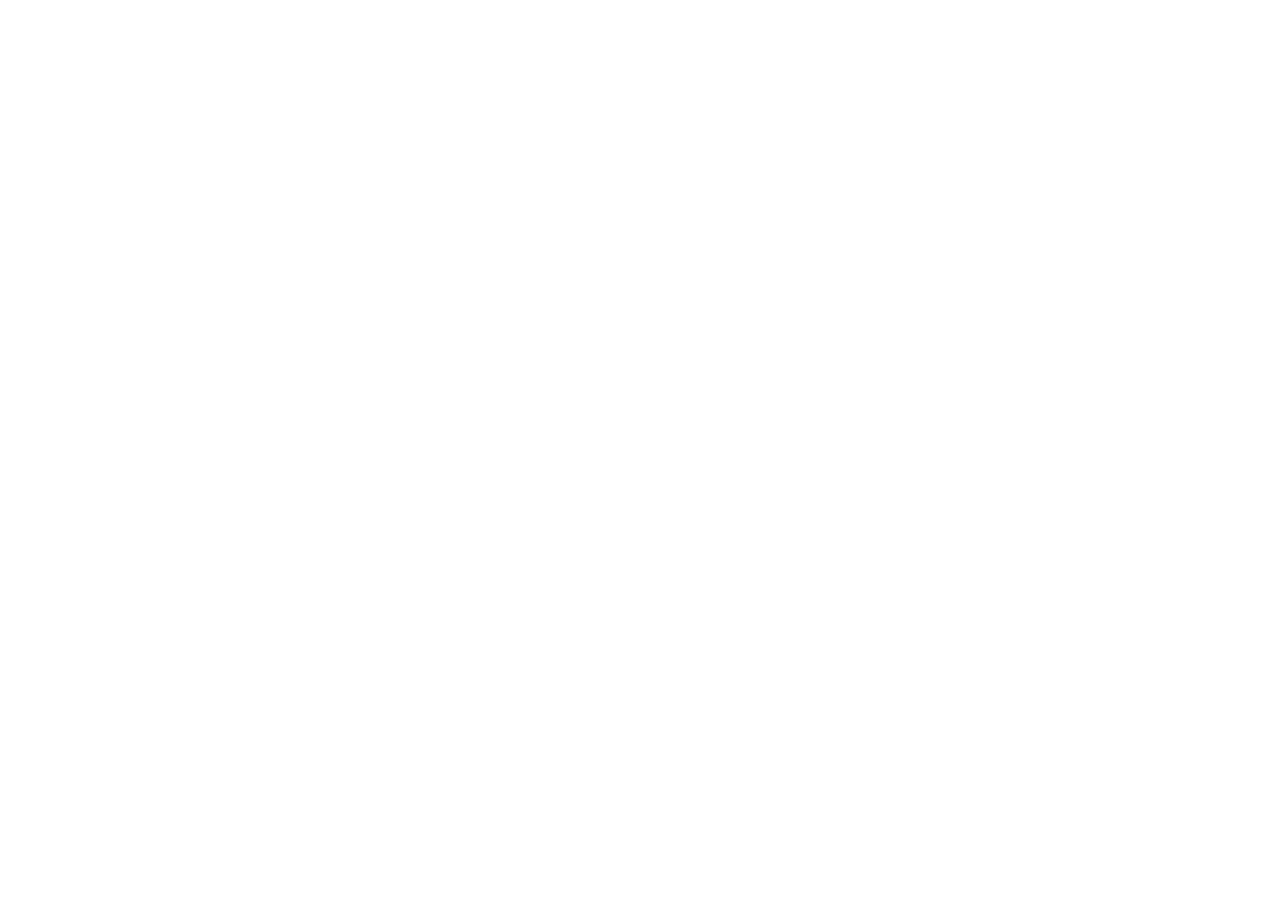
==== index.html @ 65fd6c84 "arquivos iniciais" ====
<!DOCTYPE html>
<html lang="pt-br">
<head>
    <meta charset="UTF-8">
    <meta name="viewport" content="width=device-width, initial-scale=1.0">
    <title>FOCUS</title>
    <link rel="stylesheet" href="src/style.css">
    <script src="src/main.js"></script>
</head>
<body>
    <div class="bones">

        <header>

        </header>

        <div class="main">

            <div id="hero-bg" class="hero">

            </div> <!--hero-->

            <div class="content">
                <section>
                    <!--Desenvolver aqui a lista de TO DO-->
                </section>

            
            </div> <!--content-->


        </div> <!--main-->


        <footer>
        </footer> 
    </div> <!--bones-->

</body>
</html>
---- src/style.css ----
@import url(reset.css);
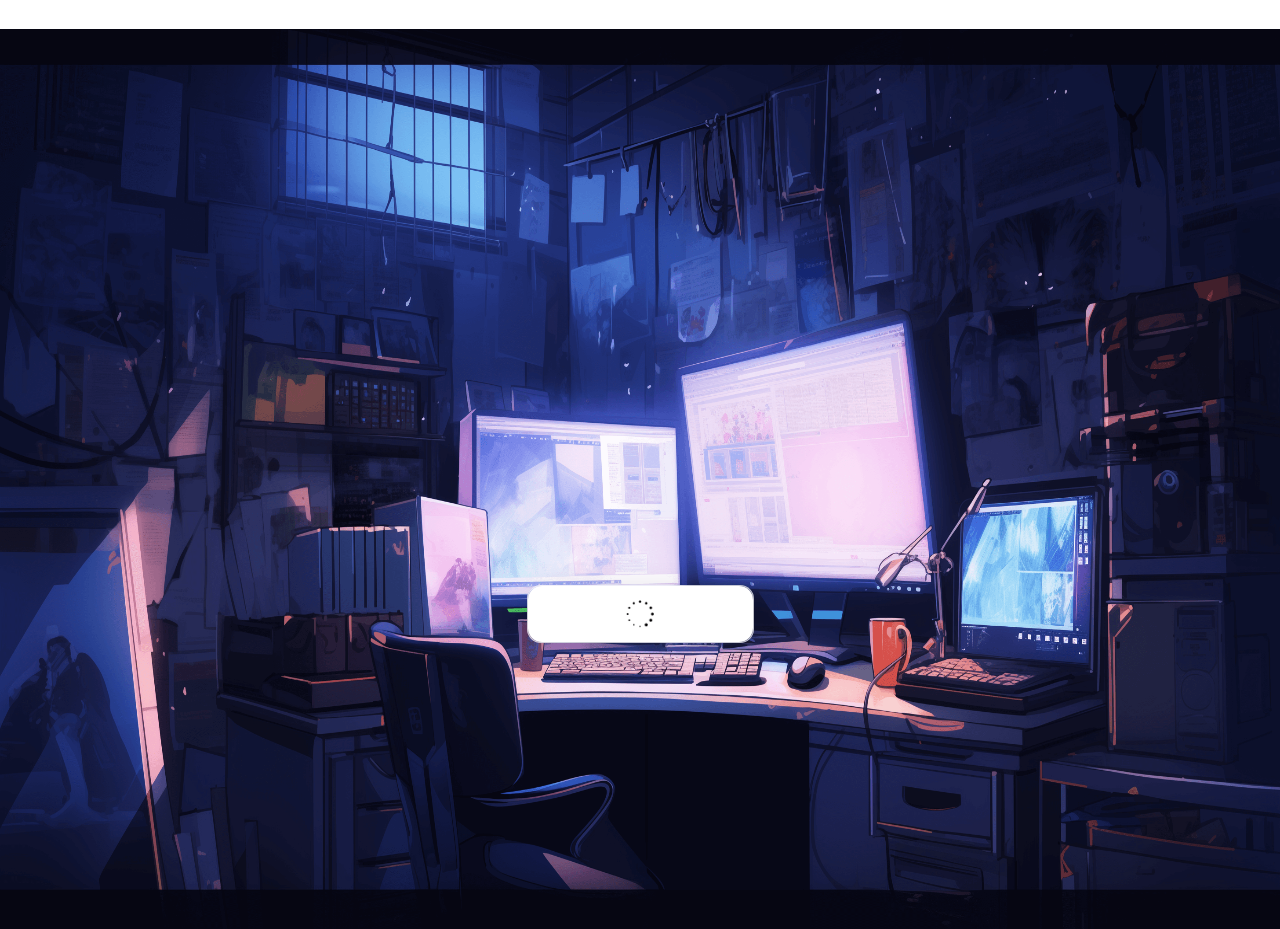
==== commit 93998c24: "Inicio do processo" ====
--- a/index.html
+++ b/index.html
@@ -4,7 +4,8 @@
     <meta charset="UTF-8">
     <meta name="viewport" content="width=device-width, initial-scale=1.0">
     <title>FOCUS</title>
-    <link rel="stylesheet" href="src/style.css">
+    <link rel="stylesheet" href="/src/style.css">
+    <link rel="stylesheet" href="https://cdnjs.cloudflare.com/ajax/libs/font-awesome/4.7.0/css/font-awesome.min.css">
     <script src="src/main.js"></script>
 </head>
 <body>
@@ -16,8 +17,31 @@
 
         <div class="main">
 
-            <div id="hero-bg" class="hero">
+            <div class="hero">
 
+                <div id="bg-hero">
+                    <img src="src/img/background-img-n3.png" alt="Imagem de background">
+                </div> <!--bg-hero-->
+                    
+                <div id="pomodoro">
+                    
+                    <div id="i-pomodoro-overlay">
+                        <img src="src/icon/Mini balls.gif" alt="gif de spinner">
+                    </div>
+
+                    <span class="btn-icon" id="fa-solid fa-gear"><i class="fa-solid fa-gear"></i></span>
+
+                    <div id="i-timer-progress"></div>
+                    <div id="i-timer-sessions"></div>
+
+                    <div id="i-timer-functions">
+
+                        <div id="i-timer-settings"></div>
+                        <div id="i-timer-buttons"></div>
+
+                    </div> <!-- #i-timer-fuctions-->
+
+                </div> <!--#pomodoro-->
             </div> <!--hero-->
 
             <div class="content">
--- a/src/style.css
+++ b/src/style.css
@@ -1 +1,76 @@
 @import url(reset.css);
+
+body{
+    font-family: Arial, Helvetica, sans-serif;
+    /*display: flex;
+    justify-content: center;
+    align-items: center;*/
+    height: 100%;
+    box-sizing: border-box;
+}
+
+.hero{
+    display: flex;
+    justify-content: center;
+    align-items: center;
+}
+
+div #bg-hero img{
+
+    background-repeat: no-repeat;
+    background-size: cover;
+    background-position: center;
+
+    
+    width: 100%;
+    height: 100%;
+
+    position: absolute;
+    transition: all 0.6s ease-in-out;
+}
+
+#pomodoro{
+
+    border-radius: 14px;
+    position: relative;
+
+    width: 100%;
+    max-width: 180px;
+
+    margin: 0 auto;
+    padding: 15px 15px 25px 30px;
+    top: 65vh;
+
+    background: rgba(255, 255, 255, 0.29);
+    box-shadow: 0 4px 30px rgba(0, 0, 0, 0.1);
+    backdrop-filter: blur(6.5px);
+    -webkit-backdrop-filter: blur(6.5px);
+    border: 1px solid rgba(255, 255, 255, 0.64);
+}
+
+#i-pomodoro-overlay{
+
+    background: #fff;
+    width: 100%;
+    height: 100%;
+    position: absolute;
+    left: 0;
+    top: 0;
+
+    border-radius: 14px;
+    z-index: 1;
+    display: flex;
+    align-items: center;
+    justify-content: center;
+    transition: all 0.3s ease-in-out;
+}
+
+body.page-loaded #i-pomodoro-overlay{
+    opacity: 0;
+    visibility: hidden;
+}
+
+#i-pomodoro-overlay img{
+    width: 28px;
+    height: 28px;
+}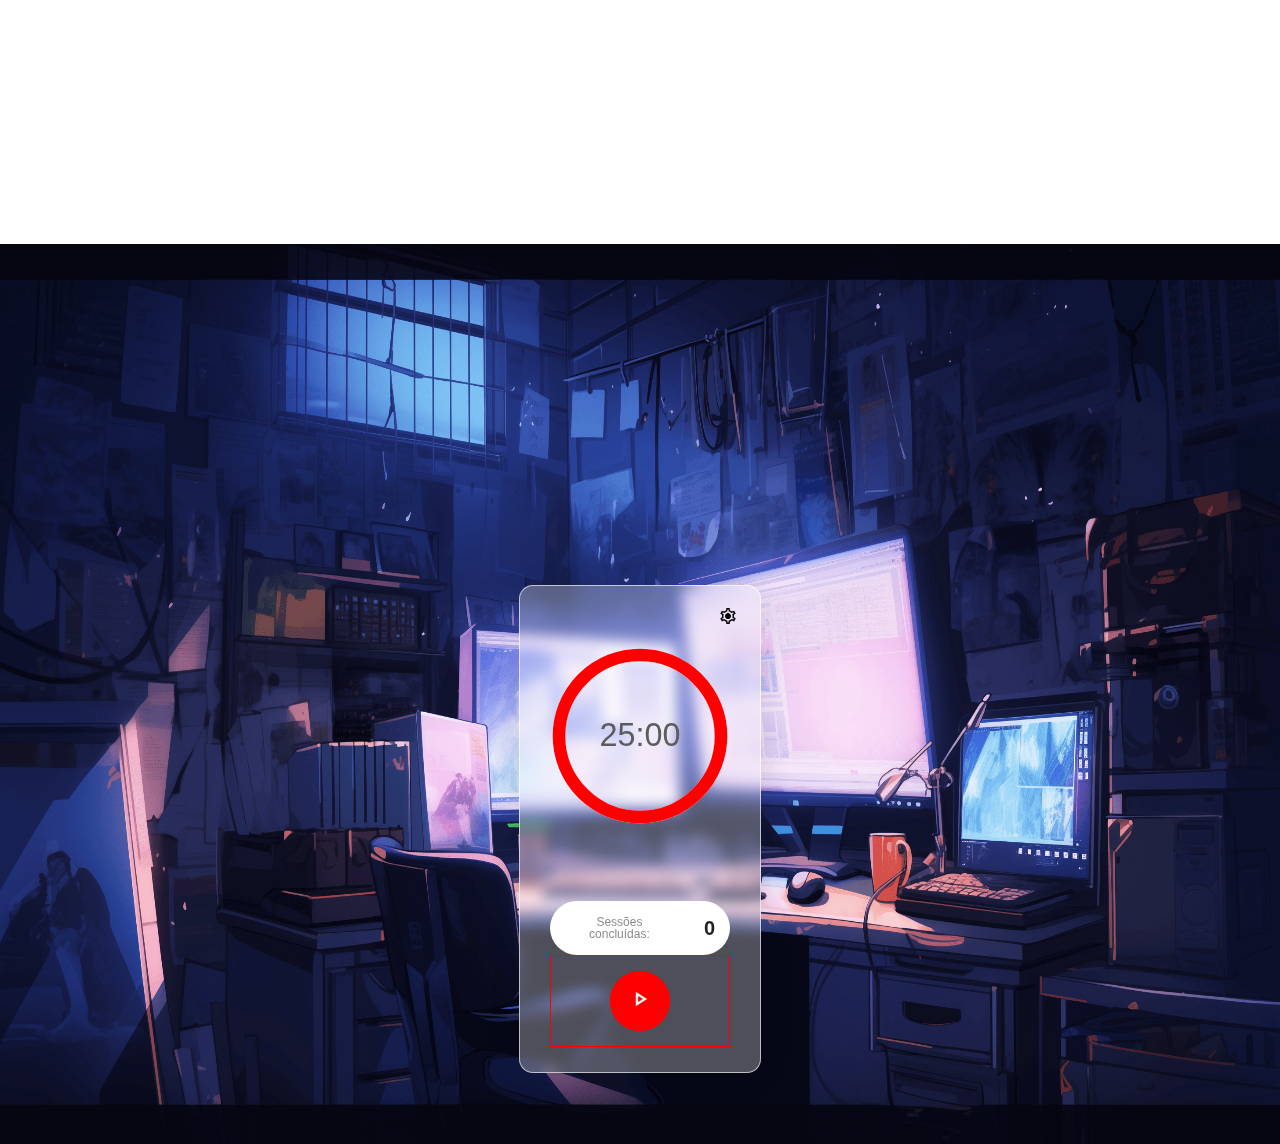
==== commit 146d33ca: "Desenvolvendo a funcionalidade do Pomodoro" ====
--- a/index.html
+++ b/index.html
@@ -4,9 +4,11 @@
     <meta charset="UTF-8">
     <meta name="viewport" content="width=device-width, initial-scale=1.0">
     <title>FOCUS</title>
-    <link rel="stylesheet" href="/src/style.css">
-    <link rel="stylesheet" href="https://cdnjs.cloudflare.com/ajax/libs/font-awesome/4.7.0/css/font-awesome.min.css">
-    <script src="src/main.js"></script>
+    
+    <link rel="stylesheet" href="https://fonts.googleapis.com/css2?family=Material+Symbols+Outlined:opsz,wght,FILL,GRAD@24,400,0,0" />
+    <link rel="stylesheet" href="src/style.css">
+    
+  
 </head>
 <body>
     <div class="bones">
@@ -24,20 +26,45 @@
                 </div> <!--bg-hero-->
                     
                 <div id="pomodoro">
-                    
+
                     <div id="i-pomodoro-overlay">
                         <img src="src/icon/Mini balls.gif" alt="gif de spinner">
+                    </div> <!--#i-pomodoro-overlay-->
+
+                    <span class="btn-icon" id="btn-icon__Config">
+                        <i class="material-symbols-outlined" id="btn-iConfig">settings</i>
+                            <!--img src="src/icon/iconConfig.svg" alt="icone de confirguração"-->
+                    </span>
+
+                    <div id="i-timer-progress">
+
+
+                        <svg class="svg-icon-Circle" viewBox="0 0 100 100">
+
+                            <path fill="none" d="M9.875,0.625C4.697,0.625,0.5,4.822,0.5,10s4.197,9.375,9.375,9.375S19.25,15.178,19.25,10S15.053,0.625,9.875,0.625"></path>
+                            <circle cx="50" cy="50" r="45" class="circle-background"></circle>
+                            <circle cx="50" cy="50" r="45" class="circle-progress"></circle>
+                            <text id="i-timer-time" x="50" y="50" text-anchor="middle" dy=".3em" font-size="18">25:00</text>
+                            <text id="i-timer-pause" x="50" y="68" text-anchor="middle" dy=".3em" font-size="7">Pausa:</text>
+                            <text id="i-timer-rest" x="50" y="68" text-anchor="middle" dy=".3em" font-size="7">Recomeçar</text>
+						</svg>
+                    </div> <!--#i-timer-progress-->
+
+
+                    <div id="i-timer-sessions">
+                        <p id="timer-completed-label">Sessões concluídas:</p>
+                        <p id="timer-completed-sessions">0</p>
                     </div>
-
-                    <span class="btn-icon" id="fa-solid fa-gear"><i class="fa-solid fa-gear"></i></span>
-
-                    <div id="i-timer-progress"></div>
-                    <div id="i-timer-sessions"></div>
 
                     <div id="i-timer-functions">
 
                         <div id="i-timer-settings"></div>
-                        <div id="i-timer-buttons"></div>
+
+                        <div id="i-timer-buttons">
+                            <button id="pause-btn"><i class="material-symbols-outlined">pause</i></button>
+                            <button id="start-btn"><i class="material-symbols-outlined">play_arrow</i></button>
+                        </div>
+                            </span>
 
                     </div> <!-- #i-timer-fuctions-->
 
@@ -59,6 +86,6 @@
         <footer>
         </footer> 
     </div> <!--bones-->
-
+    <script src="src/main.js"></script> 
 </body>
 </html>--- a/src/style.css
+++ b/src/style.css
@@ -1,4 +1,9 @@
 @import url(reset.css);
+
+:root{
+    --transition-lead: all 0.3s ease-in-out;
+    --border-radius: 14px;
+}
 
 body{
     font-family: Arial, Helvetica, sans-serif;
@@ -26,8 +31,9 @@
     height: 100%;
 
     position: absolute;
-    transition: all 0.6s ease-in-out;
-}
+    transition: all 0.3s ease-in-out;
+}
+/* Pomodoro-div*/
 
 #pomodoro{
 
@@ -38,7 +44,7 @@
     max-width: 180px;
 
     margin: 0 auto;
-    padding: 15px 15px 25px 30px;
+    padding: 25px 30px 25px 30px;
     top: 65vh;
 
     background: rgba(255, 255, 255, 0.29);
@@ -47,6 +53,8 @@
     -webkit-backdrop-filter: blur(6.5px);
     border: 1px solid rgba(255, 255, 255, 0.64);
 }
+
+/*** Overlay-div ***/
 
 #i-pomodoro-overlay{
 
@@ -73,4 +81,128 @@
 #i-pomodoro-overlay img{
     width: 28px;
     height: 28px;
-}+}
+
+/*** Generic button + toggle button ***/
+
+.btn-icon{
+    border-radius: 14px;
+    position: absolute;
+    right: 0;
+    width: 24px;
+    display: flex;
+    justify-content: center;
+    padding-top: 10px;
+    cursor: pointer;
+    transition: all 0.3s ease-in-out;
+
+}
+
+#btn-iConfig{
+    color: black;
+    position: relative;
+    top: -15px;
+    right: 20px;
+    height: 50px;
+    font-size: 20px;
+}
+
+    /* Progress*/
+
+#i-timer-progress{
+    display: flex;
+    justify-content: center;
+    margin-bottom: 40px;
+}
+    .svg-icon-Circle{
+        width: 250px;
+        height: 250px;
+    }
+        .circle-background{
+            stroke: white;
+            stroke-width: 7;
+            fill: none;
+        }
+
+        .circle-progress{
+            stroke: red;
+            stroke-width: 7;
+            stroke-linecap: round;
+            stroke-dasharray: 283;
+            fill: none;
+            transform-origin: 50% 50%;
+            transform: rotate(-90deg);
+        }
+
+        #i-timer-time{
+            fill: #5c5c5c;
+        }
+
+            #i-timer-pause,
+            #i-timer-rest {
+                opacity: 0;
+                transition: var(--transition-lead);
+                fill: #5c5c5c;
+                
+            }
+
+/* Timer-sessions-div*/
+
+#i-timer-sessions{
+    border-radius: 50px;
+    background-color: #fff;
+    display: flex;
+    color: #5c5c5cb8;
+    align-items: center;
+    transition: var(--transition-lead);
+}
+
+    #i-timer-sessions p{
+        padding: 15px;
+        font-size: 12px;
+}
+
+    #timer-completed-label{
+        width: 90%;
+        text-align: center;
+    }
+
+    p#timer-completed-sessions{
+        font-weight: bold;
+        color: #222;
+        font-size: 20px;
+        }
+
+/*Functions no CSS*/
+
+#i-timer-functions{
+    border: 1px solid red;
+    position: relative;
+    height: 90px;
+}
+
+    /*Play e Pausa - Buttons*/
+
+    #i-timer-buttons{
+        width: 100%;
+        height: 100%;
+        display: flex;
+        align-items: center;
+        justify-content: center;
+        position: relative;
+        transition: var(--transition-lead);
+    }
+
+    #i-timer-buttons button{
+        background-color: red;
+        position: absolute;
+        border: 0px none;
+        cursor: pointer;
+        width: 60px;
+        height: 60px;
+        display: block;
+        font-size: 30px;
+        color: #fff;
+        border-radius: 100px;
+
+    }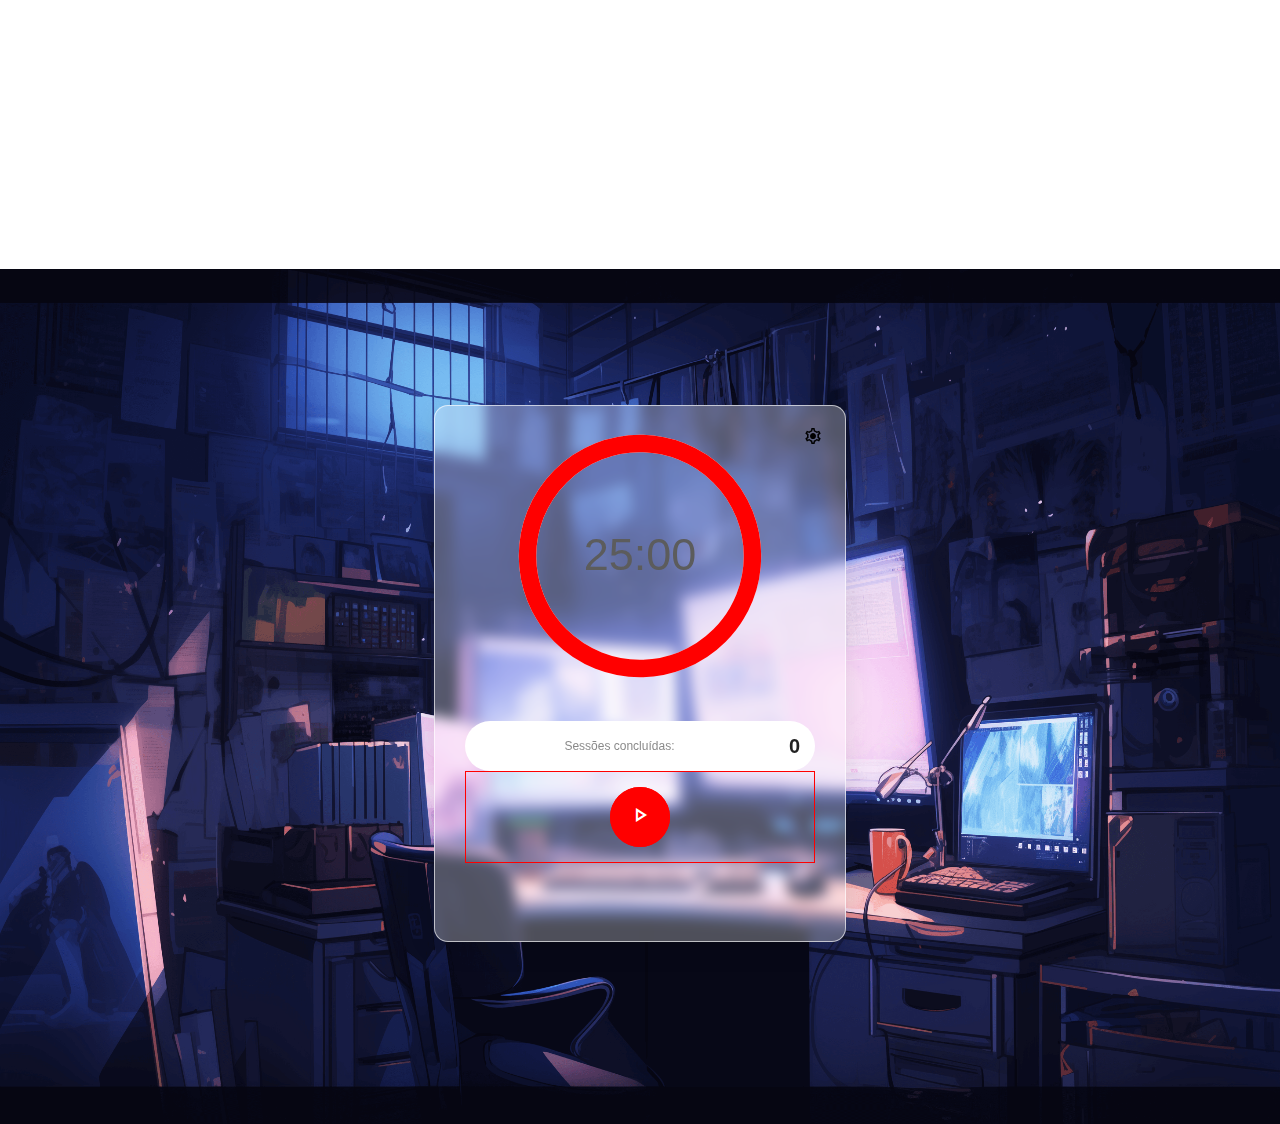
==== commit e4298085: "finalizado a estrutura base. Desenvolvendo o js" ====
--- a/index.html
+++ b/index.html
@@ -58,7 +58,23 @@
 
                     <div id="i-timer-functions">
 
-                        <div id="i-timer-settings"></div>
+                        <div id="i-timer-settings">
+                            <span class="btn-icon" id="i-close-settings"><i class="material-symbols-outlined">close</i></span>
+
+                            <form id="element-timer-form">
+
+                                <p class="element-timer-line">
+                                    <label for="work-duration">Pomodoro: </label>
+                                    <input type="number" id="work-duration" value="25" min="1">
+                                </p> <!-- .element-timer-line-->
+                                
+                                <p class="element-timer-line">
+                                    <label for="rest-duration">Recomeçar: </label>
+                                    <input type="number" id="rest-duration" value="5" min="1">
+                                </p> <!-- .element-timer-line-->
+
+                            </form>
+                        </div> <!-- #i-timer-settings -->
 
                         <div id="i-timer-buttons">
                             <button id="pause-btn"><i class="material-symbols-outlined">pause</i></button>
--- a/src/style.css
+++ b/src/style.css
@@ -28,7 +28,7 @@
 
     
     width: 100%;
-    height: 100%;
+    height: 95%;
 
     position: absolute;
     transition: all 0.3s ease-in-out;
@@ -41,11 +41,13 @@
     position: relative;
 
     width: 100%;
-    max-width: 180px;
+    max-width: 350px;
+    height: 485px;
+    
 
     margin: 0 auto;
     padding: 25px 30px 25px 30px;
-    top: 65vh;
+    top: 45vh;
 
     background: rgba(255, 255, 255, 0.29);
     box-shadow: 0 4px 30px rgba(0, 0, 0, 0.1);
@@ -180,6 +182,70 @@
     position: relative;
     height: 90px;
 }
+
+    /*Configurações*/
+    #i-timer-settings{
+        opacity: 0;
+        transition: var(--transition-lead);
+        visibility: hidden;
+       
+        
+    }
+
+        #i-close-settings{
+            top: -45px;
+            height: 88px;
+            background: #d85e3a;
+            color: #f7ddd7;
+        }
+
+        #i-close-settings:hover{
+            color: black;
+        }
+
+        #element-timer-form{
+            border-radius: 20px;
+            position: absolute;
+            bottom: 10;
+            left: 0;
+            width: auto;
+           
+            background: #d85e3a;
+            padding: 15px;
+            z-index: 1;
+        }
+
+            .element-timer-line{
+                display: flex;
+            }
+            .element-timer-line:last-child{
+                margin-top: 20px;
+            }
+
+            .element-timer-line label{
+                width: 50%;
+                color: #5c5c5c;
+                padding: 10px 0 10px 0;
+            }
+
+            .element-timer-line input{
+                width: 20%;
+                color: #5c5c5c;
+                background: #fff;
+                margin-left:  -2px;
+                border-radius: 10px;
+                border: 0 none;
+                text-align: center;
+            }
+
+            #element-timer-form input::-webkit-inner-spin-button,
+            #element-timer-form input::-webkit-outer-spin-button{
+                -webkit-appearance: none;
+            }
+
+            #element-timer-form input[type=number] {
+                -moz-appearance: textfield;
+            }
 
     /*Play e Pausa - Buttons*/
 
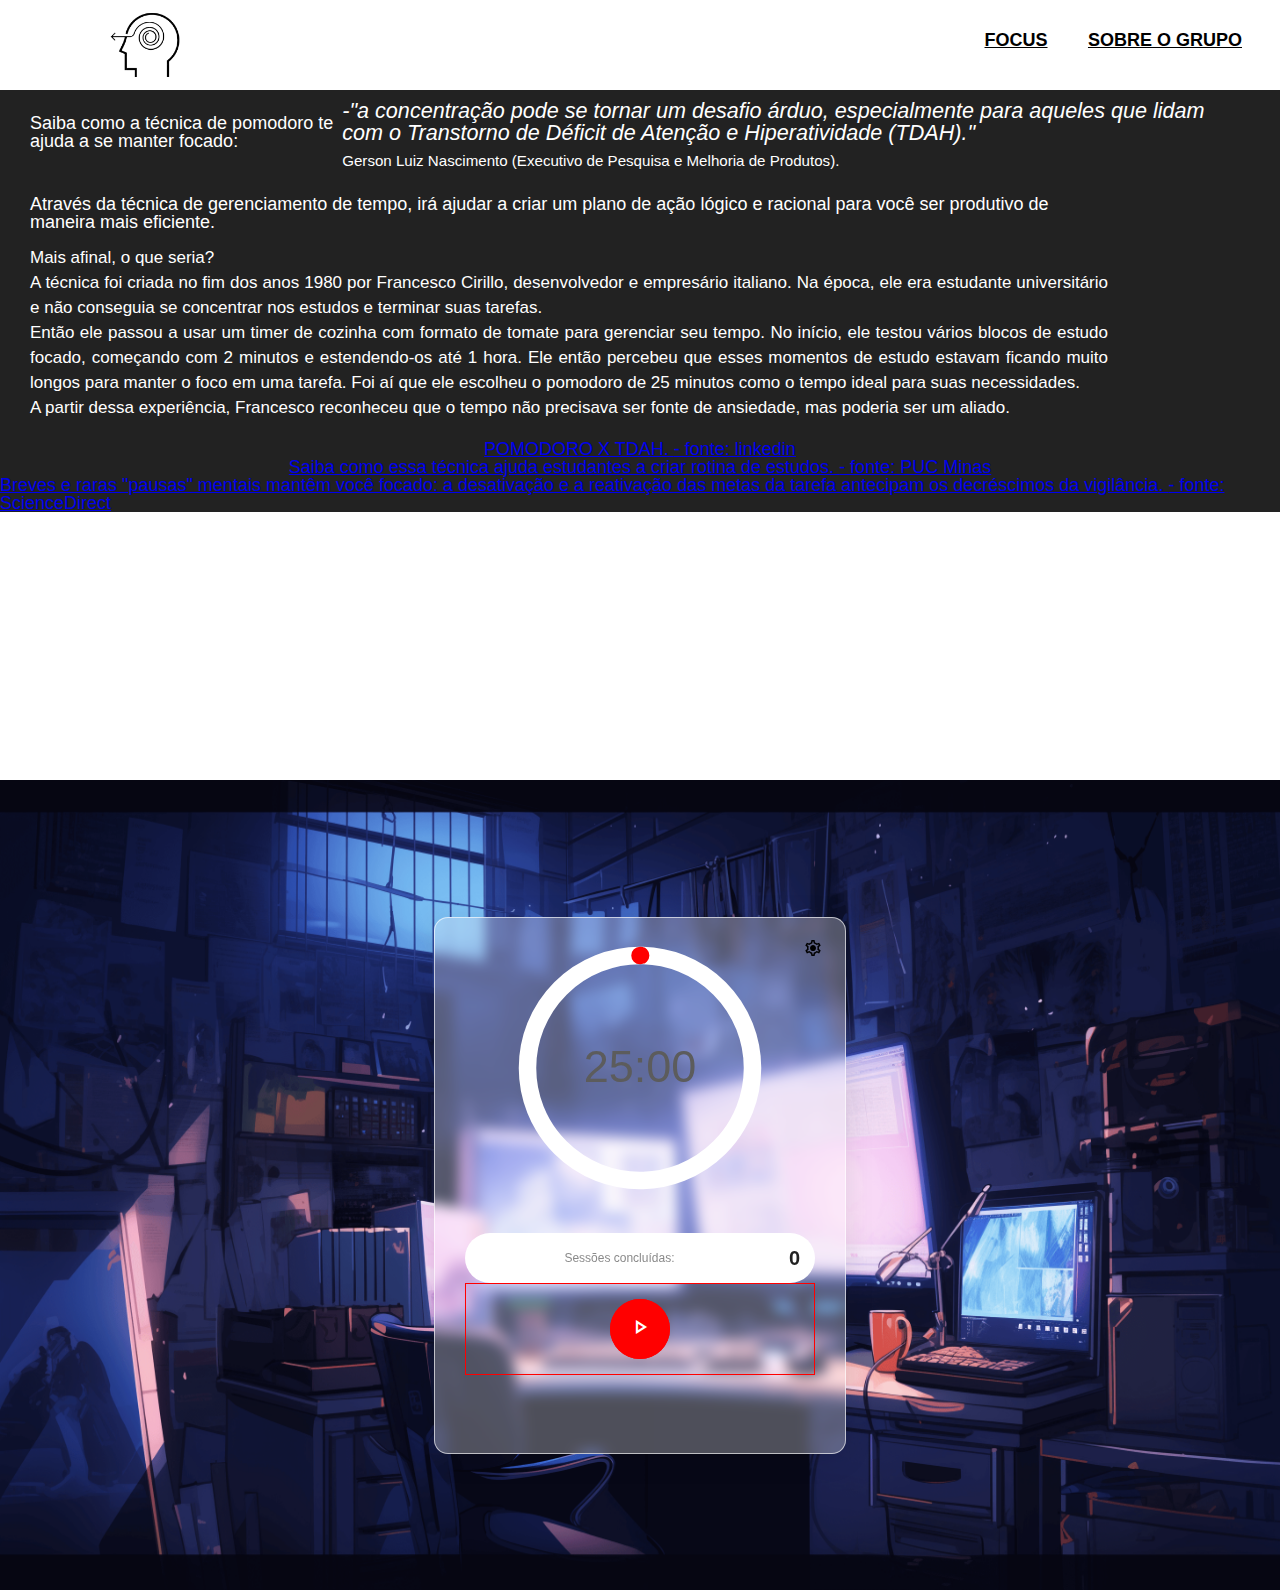
==== commit b71f888f: "desenvolvimento do pomodoro 80% concluído. Começo das outras sections" ====
--- a/index.html
+++ b/index.html
@@ -10,16 +10,63 @@
     
   
 </head>
-<body>
+<body class="iBody">
     <div class="bones">
 
         <header>
-
+            <nav>
+                <label class="logo">
+                    <a href="index.html">
+                        <img src="src/icon/icon-site.png" alt="logo da FOCUS" class="logo-img">
+                    </a>
+            </label>
+                <ul>
+                    <li><a href="#focus_pomodoro" class="nav-iten">FOCUS</a></li>
+                    <li><a href="src/grupo.html" target="_blank" class="nav-iten">Sobre o grupo</a></li>
+                </ul>
+            </nav>
         </header>
 
         <div class="main">
 
-            <div class="hero">
+            <div class="content">
+
+                <section>
+                    <div class="sectionPomodoro">
+
+                        <div class="abt-Pomodoro">
+                            <p class="abt-Pomodoro__intro">Saiba como a técnica de pomodoro te ajuda a se manter focado: </p>
+                            <p class="abt-Pomodoro__intro"> -"a concentração pode se tornar um desafio árduo, especialmente para aqueles que lidam com o Transtorno de Déficit de Atenção e Hiperatividade (TDAH)."<br><span class="pomodoro__Span">Gerson Luiz Nascimento (Executivo de Pesquisa e Melhoria de Produtos).</span></p>
+                        </div> <!--abt-Pomodoro-->
+                        
+                        <div class="abt-Pomodoro__text">
+                            <p  class="abt-txt">Através da técnica de gerenciamento de tempo, irá ajudar a criar um plano de ação lógico e racional para você ser produtivo de maneira mais eficiente.</p>
+
+                            <p class="abt-txt"><span class="pomodoro__Span">Mais afinal, o que seria?</span><br>
+                            A técnica foi criada no fim dos anos 1980 por Francesco Cirillo, desenvolvedor e empresário italiano. Na época, ele era estudante universitário e não conseguia se concentrar nos estudos e terminar suas tarefas.<br> Então ele passou a usar um timer de cozinha com formato de tomate para gerenciar seu tempo.
+
+                            No início, ele testou vários blocos de estudo focado, começando com 2 minutos e estendendo-os até 1 hora. Ele então percebeu que esses momentos de estudo estavam ficando muito longos para manter o foco em uma tarefa. Foi aí que ele escolheu o pomodoro de 25 minutos como o tempo ideal para suas necessidades.<br>
+                            
+                            A partir dessa experiência, Francesco reconheceu que o tempo não precisava ser fonte de ansiedade, mas poderia ser um aliado.</p>
+                        </div> <!--abt-Pomodoro__text-->
+                        
+                         <div class="linksArtigos">
+                            <ul>
+                                <li><a href="https://www.linkedin.com/pulse/cap%C3%ADtulo-6-t%C3%A9cnica-pomodoro-aliada-dos-profissionais-com-nascimento/?originalSubdomain=pt" target="_blank">POMODORO X TDAH. <span> - fonte: linkedin</span></a></li>
+                                <li><a href="https://conexao.pucminas.br/blog/dicas/metodo-pomodoro-de-estudo/#:~:text=O%20M%C3%A9todo%20Pomodoro%20%C3%A9%20um,de%2015%20a%2030%20minutos." target="_blank">Saiba como essa técnica ajuda estudantes a criar rotina de estudos. <span> - fonte: PUC Minas</span></a></li>
+                                <li><a href="https://www.sciencedirect.com/science/article/abs/pii/S0010027710002994?via%3Dihub" target="_blank">Breves e raras "pausas" mentais mantêm você focado: a desativação e a reativação das metas da tarefa antecipam os decréscimos da vigilância. <span> - fonte: ScienceDirect</span> </a></li>
+                                
+                            </ul>
+                        </div> <!--linksArtigos-->
+
+                    </div> <!--sectionPomodoro-->
+                  
+                    
+                </section>
+            </div> <!--content-->
+
+
+            <div class="hero" id="focus_pomodoro">
 
                 <div id="bg-hero">
                     <img src="src/img/background-img-n3.png" alt="Imagem de background">
@@ -59,8 +106,12 @@
                     <div id="i-timer-functions">
 
                         <div id="i-timer-settings">
-                            <span class="btn-icon" id="i-close-settings"><i class="material-symbols-outlined">close</i></span>
-
+                            
+                            <span class="btn-icon" id="i-close-settings">
+                                <i class="material-symbols-outlined">
+                                    close
+                                </i>
+                            </span>
                             <form id="element-timer-form">
 
                                 <p class="element-timer-line">
@@ -78,7 +129,7 @@
 
                         <div id="i-timer-buttons">
                             <button id="pause-btn"><i class="material-symbols-outlined">pause</i></button>
-                            <button id="start-btn"><i class="material-symbols-outlined">play_arrow</i></button>
+                            <button id="start-btn"><i class="material-symbols-outlined">play_arrow</i></button> -->
                         </div>
                             </span>
 
@@ -87,21 +138,16 @@
                 </div> <!--#pomodoro-->
             </div> <!--hero-->
 
-            <div class="content">
-                <section>
-                    <!--Desenvolver aqui a lista de TO DO-->
-                </section>
-
-            
-            </div> <!--content-->
-
+           
 
         </div> <!--main-->
+    </div> <!--bones-->
 
+   <!-- <footer style="font-size: 2em; color: white; position: absolute; background-color: aqua; position: end; width: 100%; bottom: -1em;"> Desenvolvido pelos integrantes: <br>
+        Lucas Basto - RM:553771<br>
+        Vitor Lucas - RM:553029 
+    </footer> -->
 
-        <footer>
-        </footer> 
-    </div> <!--bones-->
     <script src="src/main.js"></script> 
 </body>
 </html>--- a/src/style.css
+++ b/src/style.css
@@ -1,4 +1,5 @@
 @import url(reset.css);
+@import url(header.css);
 
 :root{
     --transition-lead: all 0.3s ease-in-out;
@@ -18,6 +19,7 @@
     display: flex;
     justify-content: center;
     align-items: center;
+    
 }
 
 div #bg-hero img{
@@ -28,7 +30,7 @@
 
     
     width: 100%;
-    height: 95%;
+    height: 90%;
 
     position: absolute;
     transition: all 0.3s ease-in-out;
@@ -147,6 +149,17 @@
                 fill: #5c5c5c;
                 
             }
+
+body.settings-active #i-timer-settings {
+    opacity: 1;
+    visibility: visible;
+}
+
+body.settings-active #i-timer-sessions,
+body.settings-active #i-timer-buttons {
+    opacity: 0;
+    visibility: hidden;
+}
 
 /* Timer-sessions-div*/
 
@@ -271,4 +284,105 @@
         color: #fff;
         border-radius: 100px;
 
-    }+    }
+    
+    body.timer-runnig #start-btn{
+
+        opacity: 0;
+        visibility: hidden;
+    }
+    body.timer-paused #start-btn{
+
+        opacity: 0;
+        visibility: visible;
+    }
+
+    /*Timer inner text*/
+
+    body.timer-paused:not(.rest-mode){
+
+    }
+
+
+    /* Section - About */
+
+    .sectionPomodoro{
+        background-color: #222;
+        color: #fff;
+        position: relative;
+        font-size: 18px;
+        width: 100%;
+        height: 45%;
+        z-index: 2;
+    }
+
+    .linksArtigos ul{
+        list-style: none;
+        font-style: none;
+        display: flex;
+        flex-direction: column;
+        align-items: center;
+        justify-content: start;
+    }
+
+    .abt-Pomodoro{
+        display: flex;
+        align-items: center;
+        justify-content: center;
+        position: relative;
+        margin: 20px;
+        padding: 10px;
+        
+    }
+
+
+    .abt-Pomodoro__intro:nth-child(2){
+        font-size: 1.2em;
+        font-style: italic;
+    }
+
+    .abt-Pomodoro__intro span{
+        position: relative;
+        font-style: normal;
+        top:5px;
+        font-size: 0.70em
+    }
+
+    .abt-Pomodoro__text{
+        position: relative;
+        display: flex;
+        text-align: center;
+        justify-content: center;
+        flex-direction: column;
+        font-size: .95em;
+
+        width: 100%;
+        max-width: 85%;
+
+        bottom: 10px;
+        padding: 10px;
+        gap: 4px;
+        text-align: justify;
+        left: 20px;
+        line-break: auto;
+    }
+    .abt-txt:nth-child(1){
+        position: relative;
+        font-size: 18px;
+        margin-bottom: 10px;
+        text-align:start;
+        
+        
+    }
+    .abt-txt:nth-child(2){
+        
+        position: relative;
+        font-size: 17px;
+        font-weight: 300;
+        text-wrap: wrap;
+        margin-right: 10px;
+        line-height: 25px;
+    }
+
+    
+
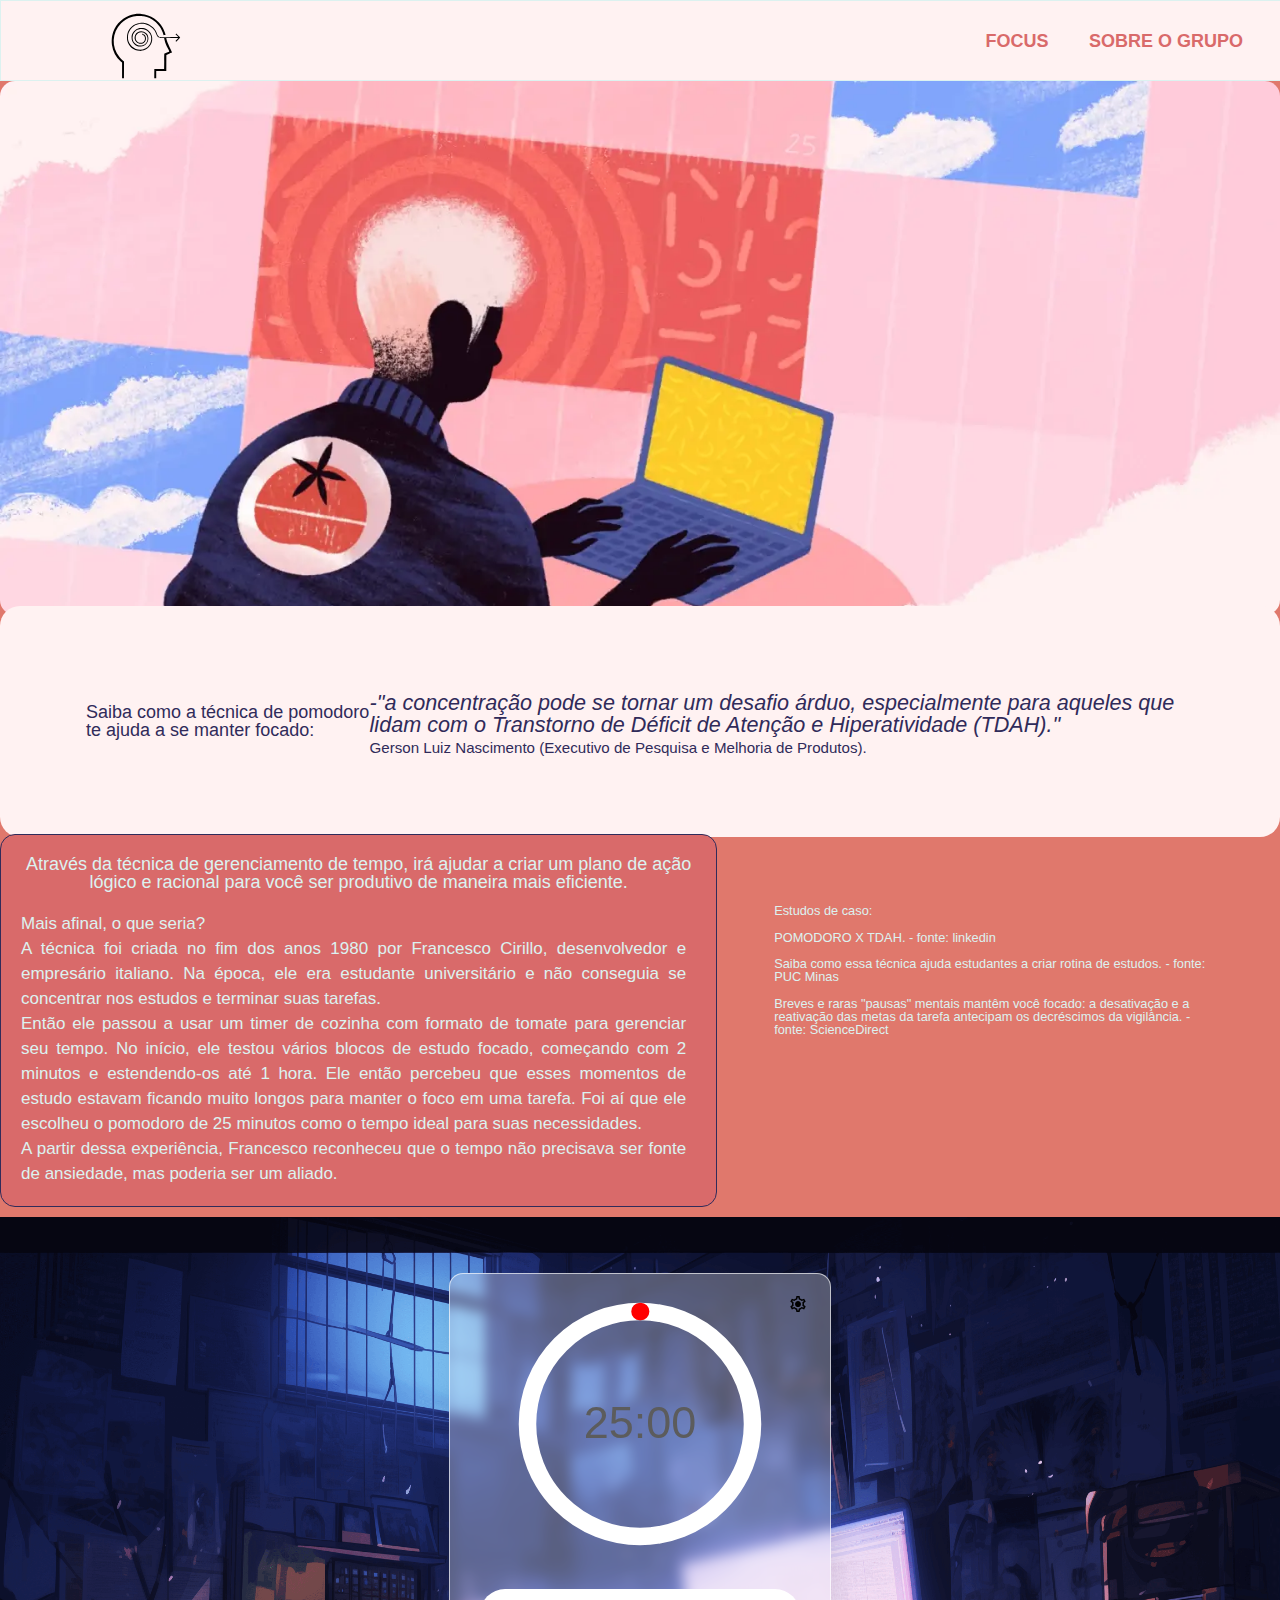
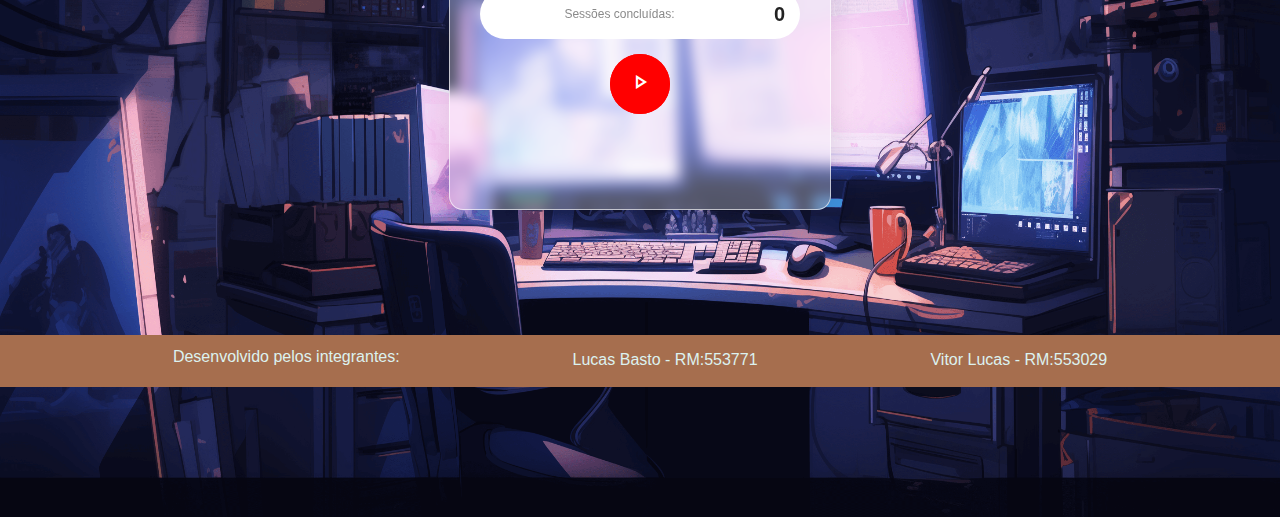
==== commit b30df498: "Finalização do projeto para GlobalS." ====
--- a/index.html
+++ b/index.html
@@ -11,60 +11,51 @@
   
 </head>
 <body class="iBody">
-    <div class="bones">
+    <header>
+        <nav>
+            <label class="logo">
+                <a href="index.html">
+                    <img src="src/icon/icon-site.svg" alt="logo da FOCUS" class="logo-img">
+                </a>
+            </label> <!--logo-->
+            <ul>
+                <li><a href="#focus_pomodoro" class="nav-iten">FOCUS</a></li>
+                <li><a href="src/grupo.html" target="_blank" class="nav-iten">Sobre o grupo</a></li>
+            </ul>
+        </nav>
+    </header>
 
-        <header>
-            <nav>
-                <label class="logo">
-                    <a href="index.html">
-                        <img src="src/icon/icon-site.png" alt="logo da FOCUS" class="logo-img">
-                    </a>
-            </label>
-                <ul>
-                    <li><a href="#focus_pomodoro" class="nav-iten">FOCUS</a></li>
-                    <li><a href="src/grupo.html" target="_blank" class="nav-iten">Sobre o grupo</a></li>
-                </ul>
-            </nav>
-        </header>
-
-        <div class="main">
-
-            <div class="content">
-
-                <section>
-                    <div class="sectionPomodoro">
-
-                        <div class="abt-Pomodoro">
-                            <p class="abt-Pomodoro__intro">Saiba como a técnica de pomodoro te ajuda a se manter focado: </p>
-                            <p class="abt-Pomodoro__intro"> -"a concentração pode se tornar um desafio árduo, especialmente para aqueles que lidam com o Transtorno de Déficit de Atenção e Hiperatividade (TDAH)."<br><span class="pomodoro__Span">Gerson Luiz Nascimento (Executivo de Pesquisa e Melhoria de Produtos).</span></p>
-                        </div> <!--abt-Pomodoro-->
-                        
+    <main>
+         <section class="sectionPomodoro">
+                    <img src="src/img/Pomodoro.png" alt="Imagem referente a técnica de pomodoro"></section>
+                    <div class="abt-Pomodoro">
+                        <p class="abt-Pomodoro__intro">Saiba como a técnica de pomodoro te ajuda a se manter focado: </p>
+                       <!----> <p class="abt-Pomodoro__intro"> -"a concentração pode se tornar um desafio árduo, especialmente para aqueles que lidam com o Transtorno de Déficit de Atenção e Hiperatividade (TDAH)."<br><span class="pomodoro__Span">Gerson Luiz Nascimento (Executivo de Pesquisa e Melhoria de Produtos).</span></p>
+                    </div> <!--abt-Pomodoro-->
+                       
+                    <div class="abt-Pomodoro-grid" id="flex">
                         <div class="abt-Pomodoro__text">
                             <p  class="abt-txt">Através da técnica de gerenciamento de tempo, irá ajudar a criar um plano de ação lógico e racional para você ser produtivo de maneira mais eficiente.</p>
 
                             <p class="abt-txt"><span class="pomodoro__Span">Mais afinal, o que seria?</span><br>
-                            A técnica foi criada no fim dos anos 1980 por Francesco Cirillo, desenvolvedor e empresário italiano. Na época, ele era estudante universitário e não conseguia se concentrar nos estudos e terminar suas tarefas.<br> Então ele passou a usar um timer de cozinha com formato de tomate para gerenciar seu tempo.
+                                A técnica foi criada no fim dos anos 1980 por Francesco Cirillo, desenvolvedor e empresário italiano. Na época, ele era estudante universitário e não conseguia se concentrar nos estudos e terminar suas tarefas.<br> Então ele passou a usar um timer de cozinha com formato de tomate para gerenciar seu tempo.
 
-                            No início, ele testou vários blocos de estudo focado, começando com 2 minutos e estendendo-os até 1 hora. Ele então percebeu que esses momentos de estudo estavam ficando muito longos para manter o foco em uma tarefa. Foi aí que ele escolheu o pomodoro de 25 minutos como o tempo ideal para suas necessidades.<br>
+                                No início, ele testou vários blocos de estudo focado, começando com 2 minutos e estendendo-os até 1 hora. Ele então percebeu que esses momentos de estudo estavam ficando muito longos para manter o foco em uma tarefa. Foi aí que ele escolheu o pomodoro de 25 minutos como o tempo ideal para suas necessidades.<br>
+                                
+                                A partir dessa experiência, Francesco reconheceu que o tempo não precisava ser fonte de ansiedade, mas poderia ser um aliado.</p>
+                        </div> <!--abt-Pomodoro__text-->
                             
-                            A partir dessa experiência, Francesco reconheceu que o tempo não precisava ser fonte de ansiedade, mas poderia ser um aliado.</p>
-                        </div> <!--abt-Pomodoro__text-->
-                        
-                         <div class="linksArtigos">
-                            <ul>
-                                <li><a href="https://www.linkedin.com/pulse/cap%C3%ADtulo-6-t%C3%A9cnica-pomodoro-aliada-dos-profissionais-com-nascimento/?originalSubdomain=pt" target="_blank">POMODORO X TDAH. <span> - fonte: linkedin</span></a></li>
-                                <li><a href="https://conexao.pucminas.br/blog/dicas/metodo-pomodoro-de-estudo/#:~:text=O%20M%C3%A9todo%20Pomodoro%20%C3%A9%20um,de%2015%20a%2030%20minutos." target="_blank">Saiba como essa técnica ajuda estudantes a criar rotina de estudos. <span> - fonte: PUC Minas</span></a></li>
-                                <li><a href="https://www.sciencedirect.com/science/article/abs/pii/S0010027710002994?via%3Dihub" target="_blank">Breves e raras "pausas" mentais mantêm você focado: a desativação e a reativação das metas da tarefa antecipam os decréscimos da vigilância. <span> - fonte: ScienceDirect</span> </a></li>
-                                
+                        <div class="linksArtigos">
+                            <ul> 
+                                    <li>Estudos de caso:</li>
+                                    <li><a href="https://www.linkedin.com/pulse/cap%C3%ADtulo-6-t%C3%A9cnica-pomodoro-aliada-dos-profissionais-com-nascimento/?originalSubdomain=pt" target="_blank">POMODORO X TDAH. <span> - fonte: linkedin</span></a></li>
+                                    <li><a href="https://conexao.pucminas.br/blog/dicas/metodo-pomodoro-de-estudo/#:~:text=O%20M%C3%A9todo%20Pomodoro%20%C3%A9%20um,de%2015%20a%2030%20minutos." target="_blank">Saiba como essa técnica ajuda estudantes a criar rotina de estudos. <span> - fonte: PUC Minas</span></a></li>
+                                    <li><a href="https://www.sciencedirect.com/science/article/abs/pii/S0010027710002994?via%3Dihub" target="_blank">Breves e raras "pausas" mentais mantêm você focado: a desativação e a reativação das metas da tarefa antecipam os decréscimos da vigilância. <span> - fonte: ScienceDirect</span> </a></li>
+                                    
                             </ul>
                         </div> <!--linksArtigos-->
-
-                    </div> <!--sectionPomodoro-->
-                  
-                    
-                </section>
-            </div> <!--content-->
-
+                    </div>
+            </section> <!--sectionPomodoro-->
 
             <div class="hero" id="focus_pomodoro">
 
@@ -73,7 +64,6 @@
                 </div> <!--bg-hero-->
                     
                 <div id="pomodoro">
-
                     <div id="i-pomodoro-overlay">
                         <img src="src/icon/Mini balls.gif" alt="gif de spinner">
                     </div> <!--#i-pomodoro-overlay-->
@@ -138,15 +128,15 @@
                 </div> <!--#pomodoro-->
             </div> <!--hero-->
 
-           
+    </main>
+    <footer>
 
-        </div> <!--main-->
-    </div> <!--bones-->
-
-   <!-- <footer style="font-size: 2em; color: white; position: absolute; background-color: aqua; position: end; width: 100%; bottom: -1em;"> Desenvolvido pelos integrantes: <br>
-        Lucas Basto - RM:553771<br>
-        Vitor Lucas - RM:553029 
-    </footer> -->
+        <div class="footer-info-index">
+            <p class="footer-intro">Desenvolvido pelos integrantes:</p>
+            <p class="footer-names">Lucas Basto - RM:553771</p>
+            <p class="footer-names">Vitor Lucas - RM:553029 </p>
+        </div> <!--footer-info-->
+     </footer>
 
     <script src="src/main.js"></script> 
 </body>
--- a/src/style.css
+++ b/src/style.css
@@ -1,9 +1,16 @@
 @import url(reset.css);
 @import url(header.css);
+@import url(sectionPomodoro.css);
+@import url(pomodoro-function.css);
+@import url(grupo.css);
+@import url(footer.css);
+
 
 :root{
     --transition-lead: all 0.3s ease-in-out;
     --border-radius: 14px;
+
+    --bg-color: #E0786C;
 }
 
 body{
@@ -13,376 +20,10 @@
     align-items: center;*/
     height: 100%;
     box-sizing: border-box;
-}
-
-.hero{
-    display: flex;
-    justify-content: center;
-    align-items: center;
+    background-color: var(--bg-color);
+    color: #DCF2F0;
+    border-radius: 4px;
+    overflow-x: hidden;
     
 }
 
-div #bg-hero img{
-
-    background-repeat: no-repeat;
-    background-size: cover;
-    background-position: center;
-
-    
-    width: 100%;
-    height: 90%;
-
-    position: absolute;
-    transition: all 0.3s ease-in-out;
-}
-/* Pomodoro-div*/
-
-#pomodoro{
-
-    border-radius: 14px;
-    position: relative;
-
-    width: 100%;
-    max-width: 350px;
-    height: 485px;
-    
-
-    margin: 0 auto;
-    padding: 25px 30px 25px 30px;
-    top: 45vh;
-
-    background: rgba(255, 255, 255, 0.29);
-    box-shadow: 0 4px 30px rgba(0, 0, 0, 0.1);
-    backdrop-filter: blur(6.5px);
-    -webkit-backdrop-filter: blur(6.5px);
-    border: 1px solid rgba(255, 255, 255, 0.64);
-}
-
-/*** Overlay-div ***/
-
-#i-pomodoro-overlay{
-
-    background: #fff;
-    width: 100%;
-    height: 100%;
-    position: absolute;
-    left: 0;
-    top: 0;
-
-    border-radius: 14px;
-    z-index: 1;
-    display: flex;
-    align-items: center;
-    justify-content: center;
-    transition: all 0.3s ease-in-out;
-}
-
-body.page-loaded #i-pomodoro-overlay{
-    opacity: 0;
-    visibility: hidden;
-}
-
-#i-pomodoro-overlay img{
-    width: 28px;
-    height: 28px;
-}
-
-/*** Generic button + toggle button ***/
-
-.btn-icon{
-    border-radius: 14px;
-    position: absolute;
-    right: 0;
-    width: 24px;
-    display: flex;
-    justify-content: center;
-    padding-top: 10px;
-    cursor: pointer;
-    transition: all 0.3s ease-in-out;
-
-}
-
-#btn-iConfig{
-    color: black;
-    position: relative;
-    top: -15px;
-    right: 20px;
-    height: 50px;
-    font-size: 20px;
-}
-
-    /* Progress*/
-
-#i-timer-progress{
-    display: flex;
-    justify-content: center;
-    margin-bottom: 40px;
-}
-    .svg-icon-Circle{
-        width: 250px;
-        height: 250px;
-    }
-        .circle-background{
-            stroke: white;
-            stroke-width: 7;
-            fill: none;
-        }
-
-        .circle-progress{
-            stroke: red;
-            stroke-width: 7;
-            stroke-linecap: round;
-            stroke-dasharray: 283;
-            fill: none;
-            transform-origin: 50% 50%;
-            transform: rotate(-90deg);
-        }
-
-        #i-timer-time{
-            fill: #5c5c5c;
-        }
-
-            #i-timer-pause,
-            #i-timer-rest {
-                opacity: 0;
-                transition: var(--transition-lead);
-                fill: #5c5c5c;
-                
-            }
-
-body.settings-active #i-timer-settings {
-    opacity: 1;
-    visibility: visible;
-}
-
-body.settings-active #i-timer-sessions,
-body.settings-active #i-timer-buttons {
-    opacity: 0;
-    visibility: hidden;
-}
-
-/* Timer-sessions-div*/
-
-#i-timer-sessions{
-    border-radius: 50px;
-    background-color: #fff;
-    display: flex;
-    color: #5c5c5cb8;
-    align-items: center;
-    transition: var(--transition-lead);
-}
-
-    #i-timer-sessions p{
-        padding: 15px;
-        font-size: 12px;
-}
-
-    #timer-completed-label{
-        width: 90%;
-        text-align: center;
-    }
-
-    p#timer-completed-sessions{
-        font-weight: bold;
-        color: #222;
-        font-size: 20px;
-        }
-
-/*Functions no CSS*/
-
-#i-timer-functions{
-    border: 1px solid red;
-    position: relative;
-    height: 90px;
-}
-
-    /*Configurações*/
-    #i-timer-settings{
-        opacity: 0;
-        transition: var(--transition-lead);
-        visibility: hidden;
-       
-        
-    }
-
-        #i-close-settings{
-            top: -45px;
-            height: 88px;
-            background: #d85e3a;
-            color: #f7ddd7;
-        }
-
-        #i-close-settings:hover{
-            color: black;
-        }
-
-        #element-timer-form{
-            border-radius: 20px;
-            position: absolute;
-            bottom: 10;
-            left: 0;
-            width: auto;
-           
-            background: #d85e3a;
-            padding: 15px;
-            z-index: 1;
-        }
-
-            .element-timer-line{
-                display: flex;
-            }
-            .element-timer-line:last-child{
-                margin-top: 20px;
-            }
-
-            .element-timer-line label{
-                width: 50%;
-                color: #5c5c5c;
-                padding: 10px 0 10px 0;
-            }
-
-            .element-timer-line input{
-                width: 20%;
-                color: #5c5c5c;
-                background: #fff;
-                margin-left:  -2px;
-                border-radius: 10px;
-                border: 0 none;
-                text-align: center;
-            }
-
-            #element-timer-form input::-webkit-inner-spin-button,
-            #element-timer-form input::-webkit-outer-spin-button{
-                -webkit-appearance: none;
-            }
-
-            #element-timer-form input[type=number] {
-                -moz-appearance: textfield;
-            }
-
-    /*Play e Pausa - Buttons*/
-
-    #i-timer-buttons{
-        width: 100%;
-        height: 100%;
-        display: flex;
-        align-items: center;
-        justify-content: center;
-        position: relative;
-        transition: var(--transition-lead);
-    }
-
-    #i-timer-buttons button{
-        background-color: red;
-        position: absolute;
-        border: 0px none;
-        cursor: pointer;
-        width: 60px;
-        height: 60px;
-        display: block;
-        font-size: 30px;
-        color: #fff;
-        border-radius: 100px;
-
-    }
-    
-    body.timer-runnig #start-btn{
-
-        opacity: 0;
-        visibility: hidden;
-    }
-    body.timer-paused #start-btn{
-
-        opacity: 0;
-        visibility: visible;
-    }
-
-    /*Timer inner text*/
-
-    body.timer-paused:not(.rest-mode){
-
-    }
-
-
-    /* Section - About */
-
-    .sectionPomodoro{
-        background-color: #222;
-        color: #fff;
-        position: relative;
-        font-size: 18px;
-        width: 100%;
-        height: 45%;
-        z-index: 2;
-    }
-
-    .linksArtigos ul{
-        list-style: none;
-        font-style: none;
-        display: flex;
-        flex-direction: column;
-        align-items: center;
-        justify-content: start;
-    }
-
-    .abt-Pomodoro{
-        display: flex;
-        align-items: center;
-        justify-content: center;
-        position: relative;
-        margin: 20px;
-        padding: 10px;
-        
-    }
-
-
-    .abt-Pomodoro__intro:nth-child(2){
-        font-size: 1.2em;
-        font-style: italic;
-    }
-
-    .abt-Pomodoro__intro span{
-        position: relative;
-        font-style: normal;
-        top:5px;
-        font-size: 0.70em
-    }
-
-    .abt-Pomodoro__text{
-        position: relative;
-        display: flex;
-        text-align: center;
-        justify-content: center;
-        flex-direction: column;
-        font-size: .95em;
-
-        width: 100%;
-        max-width: 85%;
-
-        bottom: 10px;
-        padding: 10px;
-        gap: 4px;
-        text-align: justify;
-        left: 20px;
-        line-break: auto;
-    }
-    .abt-txt:nth-child(1){
-        position: relative;
-        font-size: 18px;
-        margin-bottom: 10px;
-        text-align:start;
-        
-        
-    }
-    .abt-txt:nth-child(2){
-        
-        position: relative;
-        font-size: 17px;
-        font-weight: 300;
-        text-wrap: wrap;
-        margin-right: 10px;
-        line-height: 25px;
-    }
-
-    
-
